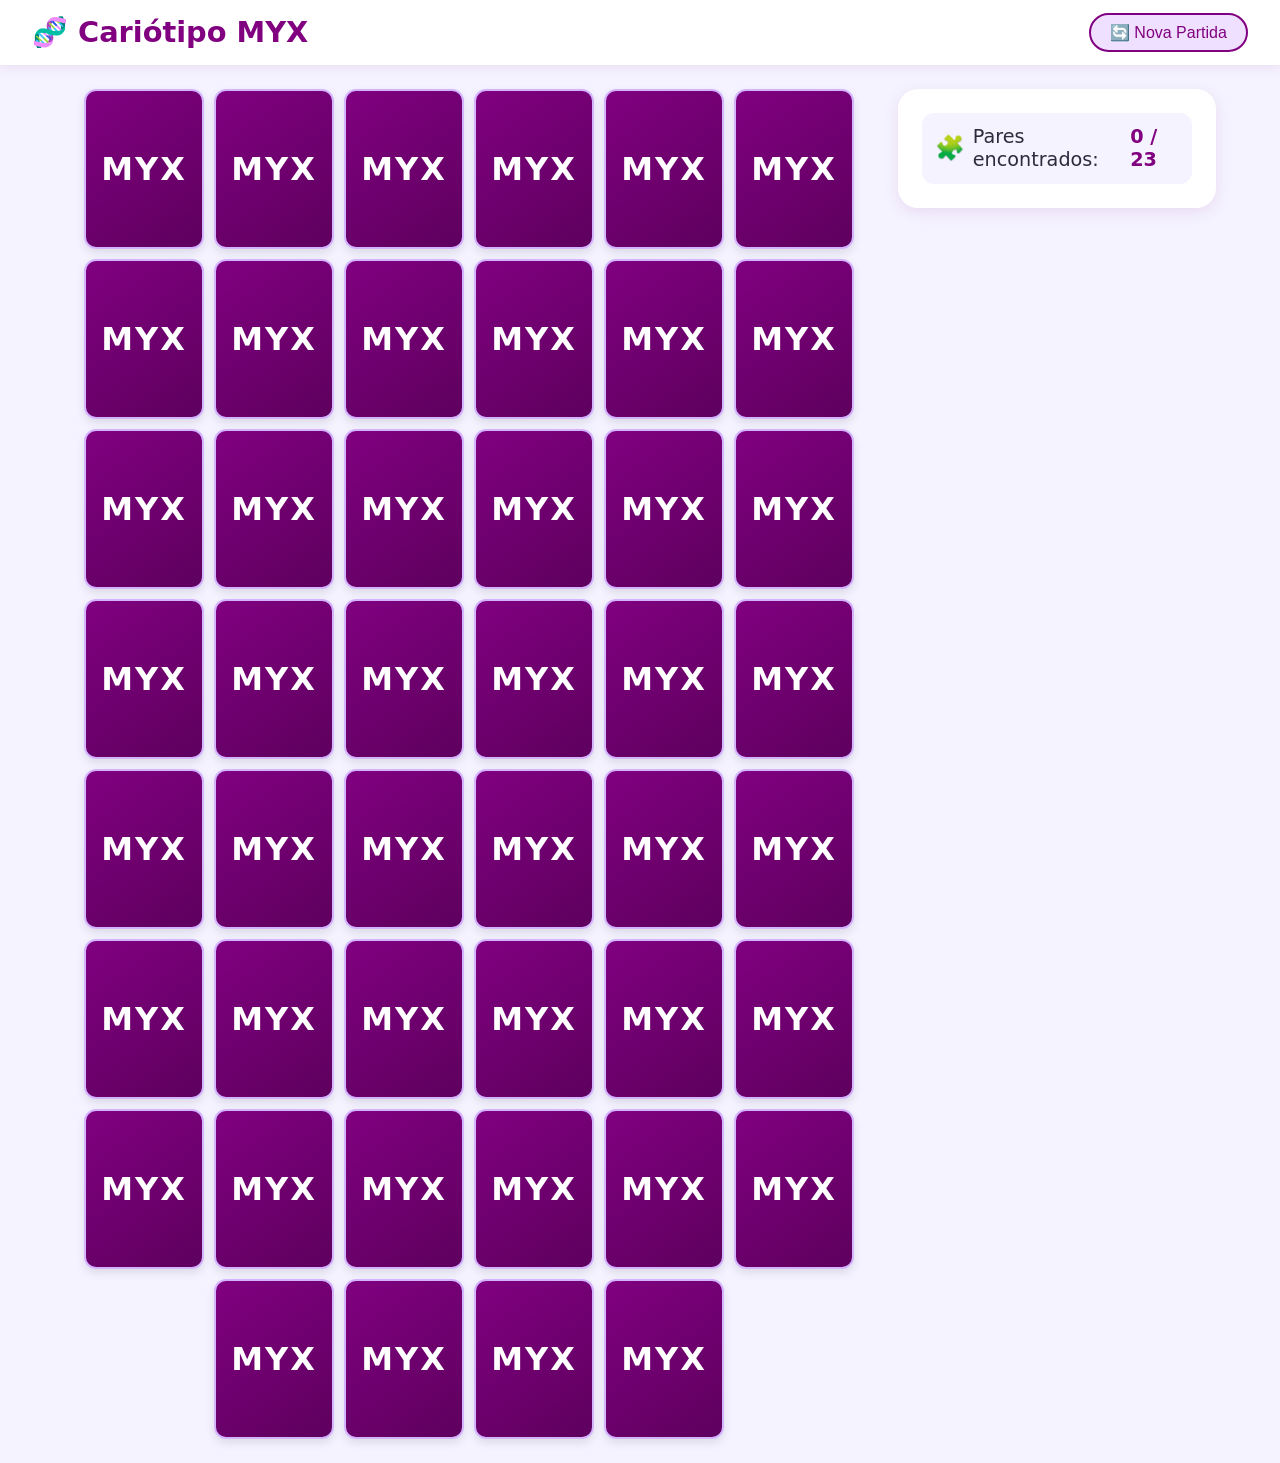
==== jogo.html @ 905535a9 "Add files via upload" ====
<!DOCTYPE html>
<html lang="pt-BR">
<head>
    <meta charset="UTF-8">
    <meta name="viewport" content="width=device-width, initial-scale=1.0">
    <title>Cariótipo MYX - Jogo da Memória</title>
    <link rel="stylesheet" href="style.css">
</head>
<body class="pagina-jogo">
    <header>
        <h1>🧬 Cariótipo MYX</h1>
        <button class="btn-reiniciar" onclick="reiniciarJogo()">🔄 Nova Partida</button>
    </header>

    <main class="area-jogo">
        <div class="grade-cartas" id="gradeCartas"></div>
        <aside class="painel-lateral" id="painelLateral">
            <div class="info-pares">
                <span class="icone">🧩</span>
                <span>Pares encontrados:</span>
                <span id="contadorPares">0 / 23</span>
            </div>
            <div class="cariotipo-final" id="cariotipoFinal" style="display: none;">
                <h2>Cariótipo completo</h2>
                <div class="pares-ordenados" id="paresOrdenados"></div>
                <p class="mensagem-parabens">🎉 Parabéns! Você montou o cariótipo!</p>
            </div>
        </aside>
    </main>

    <script src="script.js"></script>
</body>
</html>
---- style.css ----
/* === RESET & BASE === */
* {
    margin: 0;
    padding: 0;
    box-sizing: border-box;
}

body {
    font-family: 'Segoe UI', system-ui, sans-serif;
    background-color: #f5f3ff;      /* tom lavanda suave */
    color: #2d2b3e;
}

/* === PÁGINA INICIAL === */
.pagina-inicial {
    display: flex;
    justify-content: center;
    align-items: center;
    min-height: 100vh;
    background: linear-gradient(135deg, #f5f3ff 0%, #e8e2ff 100%);
}

.container-instrucoes {
    text-align: center;
    max-width: 600px;
    padding: 2rem;
}

.container-instrucoes h1 {
    font-size: 2.5rem;
    color: #800080;    /* púrpura destaque */
    margin-bottom: 1.5rem;
}

.box-instrucoes {
    background: white;
    border-radius: 20px;
    padding: 2rem;
    box-shadow: 0 8px 24px rgba(128, 0, 128, 0.15);
    text-align: left;
}

.box-instrucoes h2 {
    color: #800080;
    margin-bottom: 1rem;
}

.box-instrucoes p,
.box-instrucoes li {
    font-size: 1.1rem;
    line-height: 1.6;
    margin-bottom: 0.5rem;
}

.box-instrucoes ul {
    margin-left: 1.5rem;
    margin-bottom: 1.5rem;
}

.btn-iniciar {
    background: #800080;
    color: white;
    border: none;
    padding: 0.8rem 2rem;
    font-size: 1.3rem;
    border-radius: 50px;
    cursor: pointer;
    transition: background 0.3s, transform 0.1s;
    display: block;
    margin: 1.5rem auto 0;
}

.btn-iniciar:hover {
    background: #5e005e;
    transform: scale(1.05);
}

/* === PÁGINA DO JOGO === */
.pagina-jogo header {
    background: white;
    padding: 0.8rem 2rem;
    display: flex;
    justify-content: space-between;
    align-items: center;
    box-shadow: 0 2px 12px rgba(128, 0, 128, 0.1);
}

.pagina-jogo header h1 {
    color: #800080;
    font-size: 1.8rem;
}

.btn-reiniciar {
    background: #f0e0ff;
    border: 2px solid #800080;
    color: #800080;
    padding: 0.5rem 1.2rem;
    border-radius: 30px;
    font-size: 1rem;
    cursor: pointer;
    transition: background 0.2s;
}

.btn-reiniciar:hover {
    background: #e0ccff;
}

.area-jogo {
    display: flex;
    gap: 1.5rem;
    padding: 1.5rem;
    max-width: 1200px;
    margin: 0 auto;
    min-height: calc(100vh - 70px);
}

/* Grade de cartas */
.grade-cartas {
    flex: 3;
    display: flex;
    flex-wrap: wrap;
    justify-content: center;
    align-content: flex-start;
    gap: 10px;
}

.carta {
    width: 120px;
    height: 160px;
    perspective: 800px;
    cursor: pointer;
    user-select: none;
}

.carta-inner {
    position: relative;
    width: 100%;
    height: 100%;
    transition: transform 0.4s ease;
    transform-style: preserve-3d;
}

.carta.flipped .carta-inner {
    transform: rotateY(180deg);
}

.carta.matched .carta-inner {
    transform: rotateY(180deg);
}

.carta.matched {
    cursor: default;
}

.carta-face {
    position: absolute;
    width: 100%;
    height: 100%;
    backface-visibility: hidden;
    border-radius: 12px;
    box-shadow: 0 4px 10px rgba(0, 0, 0, 0.1);
    display: flex;
    align-items: center;
    justify-content: center;
}

.carta-verso {
    background: linear-gradient(145deg, #800080, #5e005e);
    color: white;
    font-size: 2rem;
    font-weight: bold;
    letter-spacing: 2px;
    border: 2px solid #d4b3ff;
}

.carta-frente {
    background: white;
    border: 2px solid #e0d7f5;
    transform: rotateY(180deg);
    padding: 8px;
}

/* Animação de acerto */
@keyframes acertoPulse {
    0% { box-shadow: 0 0 0 0 rgba(128, 0, 128, 0.5); }
    50% { box-shadow: 0 0 20px 10px rgba(128, 0, 128, 0.3); }
    100% { box-shadow: 0 0 0 0 rgba(128, 0, 128, 0); }
}

.carta.matched .carta-frente {
    animation: acertoPulse 0.6s ease;
    border-color: #800080;
    background: #f9f4ff;
}

/* Painel lateral */
.painel-lateral {
    flex: 1;
    background: white;
    border-radius: 20px;
    padding: 1.5rem;
    box-shadow: 0 4px 16px rgba(128, 0, 128, 0.1);
    display: flex;
    flex-direction: column;
    gap: 1.5rem;
    position: sticky;
    top: 1.5rem;
    height: fit-content;
}

.info-pares {
    display: flex;
    align-items: center;
    gap: 0.5rem;
    font-size: 1.2rem;
    background: #f5f3ff;
    padding: 0.8rem;
    border-radius: 12px;
}

.info-pares .icone {
    font-size: 1.5rem;
}

#contadorPares {
    font-weight: bold;
    color: #800080;
}

.cariotipo-final h2 {
    color: #800080;
    margin-bottom: 1rem;
}

.pares-ordenados {
    display: flex;
    flex-wrap: wrap;
    justify-content: center;
    gap: 10px;
    margin-bottom: 1rem;
}

.par-cariotipo {
    display: flex;
    gap: 4px;
    align-items: center;
}

.mensagem-parabens {
    font-weight: bold;
    color: #2d6a4f;
    font-size: 1.1rem;
}

/* Responsivo */
@media (max-width: 800px) {
    .area-jogo {
        flex-direction: column;
    }
    .carta {
        width: 90px;
        height: 130px;
    }
}
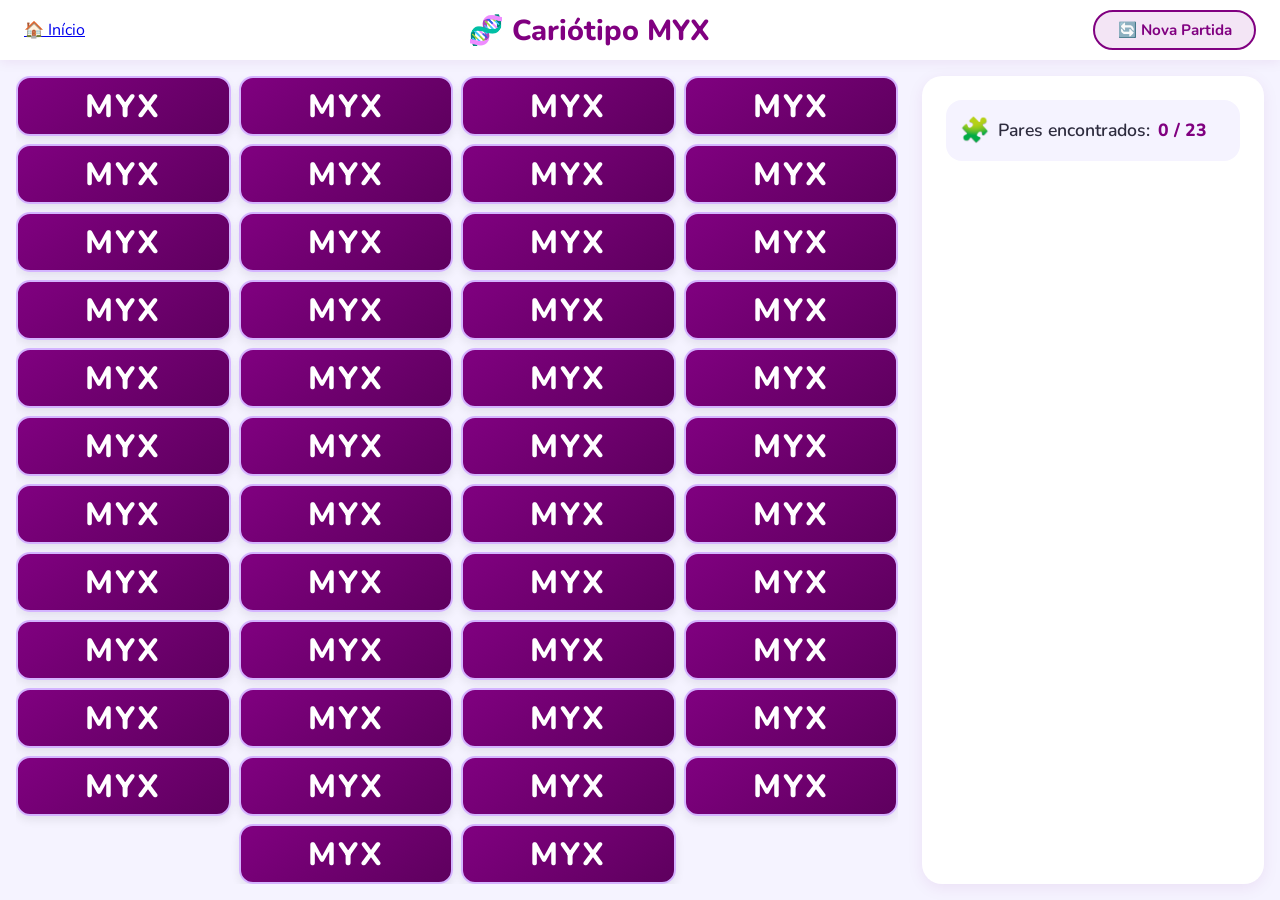
==== commit 122ce067: "Update jogo.html" ====
--- a/jogo.html
+++ b/jogo.html
@@ -8,9 +8,10 @@
 </head>
 <body class="pagina-jogo">
     <header>
-        <h1>🧬 Cariótipo MYX</h1>
-        <button class="btn-reiniciar" onclick="reiniciarJogo()">🔄 Nova Partida</button>
-    </header>
+    <a href="index.html" class="btn-inicio" title="Voltar ao início">🏠 Início</a>
+    <h1>🧬 Cariótipo MYX</h1>
+    <button class="btn-reiniciar" onclick="reiniciarJogo()">🔄 Nova Partida</button>
+</header>
 
     <main class="area-jogo">
         <div class="grade-cartas" id="gradeCartas"></div>
@@ -30,4 +31,4 @@
 
     <script src="script.js"></script>
 </body>
-</html>+</html>
--- a/style.css
+++ b/style.css
@@ -1,4 +1,5 @@
-/* === RESET & BASE === */
+@import url('https://fonts.googleapis.com/css2?family=Nunito:wght@400;600;700;800&display=swap');
+
 * {
     margin: 0;
     padding: 0;
@@ -6,49 +7,53 @@
 }
 
 body {
-    font-family: 'Segoe UI', system-ui, sans-serif;
-    background-color: #f5f3ff;      /* tom lavanda suave */
+    font-family: 'Nunito', 'Segoe UI', system-ui, sans-serif;
+    background-color: #f5f3ff;
     color: #2d2b3e;
 }
 
-/* === PÁGINA INICIAL === */
+/* Página inicial */
 .pagina-inicial {
     display: flex;
     justify-content: center;
     align-items: center;
     min-height: 100vh;
     background: linear-gradient(135deg, #f5f3ff 0%, #e8e2ff 100%);
+    padding: 1rem;
 }
 
 .container-instrucoes {
     text-align: center;
-    max-width: 600px;
+    max-width: 700px;
     padding: 2rem;
 }
 
 .container-instrucoes h1 {
-    font-size: 2.5rem;
-    color: #800080;    /* púrpura destaque */
+    font-size: clamp(1.8rem, 5vw, 2.8rem);
+    font-weight: 800;
+    color: #800080;
     margin-bottom: 1.5rem;
 }
 
 .box-instrucoes {
     background: white;
-    border-radius: 20px;
+    border-radius: 24px;
     padding: 2rem;
-    box-shadow: 0 8px 24px rgba(128, 0, 128, 0.15);
+    box-shadow: 0 12px 32px rgba(128, 0, 128, 0.12);
     text-align: left;
 }
 
 .box-instrucoes h2 {
     color: #800080;
     margin-bottom: 1rem;
+    font-size: 1.5rem;
+    font-weight: 700;
 }
 
 .box-instrucoes p,
 .box-instrucoes li {
-    font-size: 1.1rem;
-    line-height: 1.6;
+    font-size: 1.05rem;
+    line-height: 1.7;
     margin-bottom: 0.5rem;
 }
 
@@ -57,78 +62,136 @@
     margin-bottom: 1.5rem;
 }
 
-.btn-iniciar {
-    background: #800080;
-    color: white;
-    border: none;
-    padding: 0.8rem 2rem;
-    font-size: 1.3rem;
+/* Botões de dificuldade */
+.botoes-dificuldade {
+    display: flex;
+    flex-wrap: wrap;
+    gap: 0.8rem;
+    justify-content: center;
+    margin-top: 1.2rem;
+}
+
+.btn-dificuldade {
+    flex: 1 1 130px;
+    padding: 1.2rem 1rem;
+    border: 2px solid transparent;
     border-radius: 50px;
+    font-family: 'Nunito', sans-serif;
+    font-size: 1.1rem;
+    font-weight: 700;
+    color: #fff;
     cursor: pointer;
-    transition: background 0.3s, transform 0.1s;
-    display: block;
-    margin: 1.5rem auto 0;
-}
-
-.btn-iniciar:hover {
-    background: #5e005e;
-    transform: scale(1.05);
-}
-
-/* === PÁGINA DO JOGO === */
+    transition: all 0.3s ease;
+    box-shadow: 0 4px 12px rgba(0,0,0,0.08);
+    letter-spacing: 0.3px;
+    display: flex;
+    flex-direction: column;
+    align-items: center;
+    justify-content: center;
+}
+
+.btn-dificuldade small {
+    font-weight: 600;
+    font-size: 0.8rem;
+    opacity: 0.9;
+    margin-top: 0.2rem;
+}
+
+.btn-dificuldade:hover {
+    transform: translateY(-3px);
+    box-shadow: 0 8px 20px rgba(0,0,0,0.15);
+}
+
+/* Cores individuais */
+.facil { 
+    background: #a5d6a7; 
+    color: #1b5e20; 
+    border-color: #81c784;
+}
+.facil:hover { background: #81c784; }
+
+.medio { 
+    background: #ffcc80; 
+    color: #e65100; 
+    border-color: #ffb74d;
+}
+.medio:hover { background: #ffb74d; }
+
+.dificil { 
+    background: #ef9a9a; 
+    color: #b71c1c; 
+    border-color: #e57373;
+}
+.dificil:hover { background: #e57373; }
+
+.mestre { 
+    background: #ce93d8; 
+    color: #4a148c; 
+    border-color: #ba68c8;
+}
+.mestre:hover { background: #ba68c8; }
+
+/* Página do jogo */
 .pagina-jogo header {
     background: white;
-    padding: 0.8rem 2rem;
+    padding: 0.5rem 1.5rem;
     display: flex;
     justify-content: space-between;
     align-items: center;
-    box-shadow: 0 2px 12px rgba(128, 0, 128, 0.1);
+    box-shadow: 0 2px 12px rgba(128, 0, 128, 0.08);
+    height: 60px;
+    box-sizing: border-box;
 }
 
 .pagina-jogo header h1 {
     color: #800080;
-    font-size: 1.8rem;
+    font-size: clamp(1.2rem, 4vw, 1.8rem);
+    font-weight: 800;
 }
 
 .btn-reiniciar {
-    background: #f0e0ff;
+    background: #f3e5f5;
     border: 2px solid #800080;
     color: #800080;
-    padding: 0.5rem 1.2rem;
+    padding: 0.5rem 1.4rem;
     border-radius: 30px;
-    font-size: 1rem;
+    font-size: 0.95rem;
+    font-weight: 700;
     cursor: pointer;
-    transition: background 0.2s;
+    transition: all 0.2s;
+    white-space: nowrap;
+    font-family: 'Nunito', sans-serif;
 }
 
 .btn-reiniciar:hover {
-    background: #e0ccff;
+    background: #e1bee7;
+    box-shadow: 0 2px 8px rgba(128,0,128,0.2);
 }
 
 .area-jogo {
     display: flex;
     gap: 1.5rem;
-    padding: 1.5rem;
-    max-width: 1200px;
+    padding: 1rem;
+    max-width: 1400px;
     margin: 0 auto;
-    min-height: calc(100vh - 70px);
+    box-sizing: border-box;
 }
 
 /* Grade de cartas */
 .grade-cartas {
     flex: 3;
-    display: flex;
-    flex-wrap: wrap;
-    justify-content: center;
-    align-content: flex-start;
-    gap: 10px;
+    display: grid;
+    gap: 8px;
+    grid-template-columns: repeat(4, 1fr);
+    height: calc(100vh - 60px - 2rem);
+    overflow: hidden;
 }
 
 .carta {
-    width: 120px;
-    height: 160px;
     perspective: 800px;
     cursor: pointer;
+    width: 100%;
+    height: 100%;
     user-select: none;
 }
 
@@ -140,10 +203,7 @@
     transform-style: preserve-3d;
 }
 
-.carta.flipped .carta-inner {
-    transform: rotateY(180deg);
-}
-
+.carta.flipped .carta-inner,
 .carta.matched .carta-inner {
     transform: rotateY(180deg);
 }
@@ -157,8 +217,8 @@
     width: 100%;
     height: 100%;
     backface-visibility: hidden;
-    border-radius: 12px;
-    box-shadow: 0 4px 10px rgba(0, 0, 0, 0.1);
+    border-radius: 14px;
+    box-shadow: 0 4px 10px rgba(0,0,0,0.08);
     display: flex;
     align-items: center;
     justify-content: center;
@@ -167,8 +227,8 @@
 .carta-verso {
     background: linear-gradient(145deg, #800080, #5e005e);
     color: white;
-    font-size: 2rem;
-    font-weight: bold;
+    font-size: clamp(1.2rem, 3vw, 2rem);
+    font-weight: 800;
     letter-spacing: 2px;
     border: 2px solid #d4b3ff;
 }
@@ -180,11 +240,10 @@
     padding: 8px;
 }
 
-/* Animação de acerto */
 @keyframes acertoPulse {
-    0% { box-shadow: 0 0 0 0 rgba(128, 0, 128, 0.5); }
-    50% { box-shadow: 0 0 20px 10px rgba(128, 0, 128, 0.3); }
-    100% { box-shadow: 0 0 0 0 rgba(128, 0, 128, 0); }
+    0% { box-shadow: 0 0 0 0 rgba(128,0,128,0.5); }
+    50% { box-shadow: 0 0 20px 10px rgba(128,0,128,0.25); }
+    100% { box-shadow: 0 0 0 0 rgba(128,0,128,0); }
 }
 
 .carta.matched .carta-frente {
@@ -199,23 +258,24 @@
     background: white;
     border-radius: 20px;
     padding: 1.5rem;
-    box-shadow: 0 4px 16px rgba(128, 0, 128, 0.1);
+    box-shadow: 0 4px 16px rgba(128,0,128,0.08);
     display: flex;
     flex-direction: column;
     gap: 1.5rem;
-    position: sticky;
-    top: 1.5rem;
-    height: fit-content;
+    overflow-y: auto;
+    max-height: calc(100vh - 60px - 2rem);
 }
 
 .info-pares {
     display: flex;
     align-items: center;
     gap: 0.5rem;
-    font-size: 1.2rem;
+    font-size: 1.1rem;
+    font-weight: 600;
     background: #f5f3ff;
-    padding: 0.8rem;
-    border-radius: 12px;
+    padding: 0.9rem;
+    border-radius: 16px;
+    flex-wrap: wrap;
 }
 
 .info-pares .icone {
@@ -223,13 +283,15 @@
 }
 
 #contadorPares {
-    font-weight: bold;
+    font-weight: 800;
     color: #800080;
 }
 
 .cariotipo-final h2 {
     color: #800080;
     margin-bottom: 1rem;
+    font-size: 1.3rem;
+    font-weight: 700;
 }
 
 .pares-ordenados {
@@ -247,18 +309,43 @@
 }
 
 .mensagem-parabens {
-    font-weight: bold;
+    font-weight: 800;
     color: #2d6a4f;
     font-size: 1.1rem;
-}
-
-/* Responsivo */
-@media (max-width: 800px) {
+    text-align: center;
+}
+
+/* Responsividade */
+@media (max-width: 1000px) {
+    .grade-cartas {
+        gap: 5px;
+    }
+}
+
+@media (max-width: 750px) {
     .area-jogo {
         flex-direction: column;
-    }
-    .carta {
-        width: 90px;
-        height: 130px;
-    }
-}+        height: auto;
+        min-height: 100vh;
+    }
+    .grade-cartas {
+        height: auto;
+        overflow: visible;
+        gap: 8px;
+    }
+    .painel-lateral {
+        max-height: none;
+    }
+}
+
+@media (max-width: 450px) {
+    .grade-cartas {
+        grid-template-columns: repeat(2, 1fr);
+    }
+    .carta-verso {
+        font-size: 1rem;
+    }
+    header {
+        padding: 0.5rem 1rem;
+    }
+}
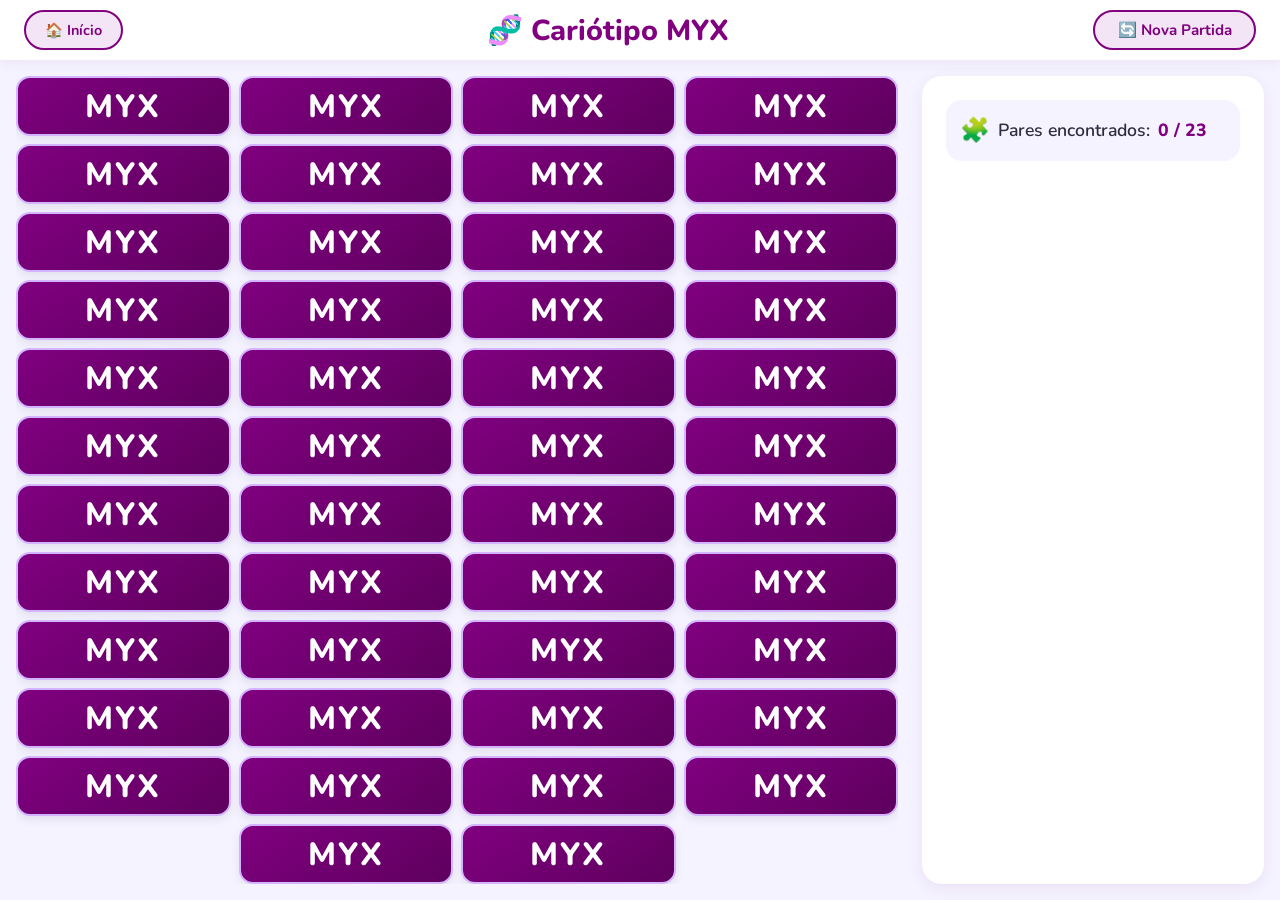
==== commit 773e2d2e: "Update jogo.html" ====
--- a/jogo.html
+++ b/jogo.html
@@ -4,6 +4,7 @@
     <meta charset="UTF-8">
     <meta name="viewport" content="width=device-width, initial-scale=1.0">
     <title>Cariótipo MYX - Jogo da Memória</title>
+    <link rel="icon" type="image/svg+xml" href="data:image/svg+xml,...">
     <link rel="stylesheet" href="style.css">
 </head>
 <body class="pagina-jogo">
--- a/style.css
+++ b/style.css
@@ -147,6 +147,45 @@
     color: #800080;
     font-size: clamp(1.2rem, 4vw, 1.8rem);
     font-weight: 800;
+}
+.pagina-jogo header {
+    background: white;
+    padding: 0.5rem 1.5rem;
+    display: flex;
+    justify-content: space-between;
+    align-items: center;
+    box-shadow: 0 2px 12px rgba(128, 0, 128, 0.08);
+    height: 60px;
+    box-sizing: border-box;
+}
+
+.pagina-jogo header h1 {
+    color: #800080;
+    font-size: clamp(1.2rem, 4vw, 1.8rem);
+    font-weight: 800;
+}
+
+.btn-inicio {
+    background: #f3e5f5;
+    border: 2px solid #800080;
+    color: #800080;
+    padding: 0.5rem 1.2rem;
+    border-radius: 30px;
+    font-size: 0.9rem;
+    font-weight: 700;
+    text-decoration: none;
+    cursor: pointer;
+    transition: all 0.2s;
+    white-space: nowrap;
+    font-family: 'Nunito', sans-serif;
+    display: inline-flex;
+    align-items: center;
+    gap: 0.3rem;
+}
+
+.btn-inicio:hover {
+    background: #e1bee7;
+    box-shadow: 0 2px 8px rgba(128,0,128,0.2);
 }
 
 .btn-reiniciar {
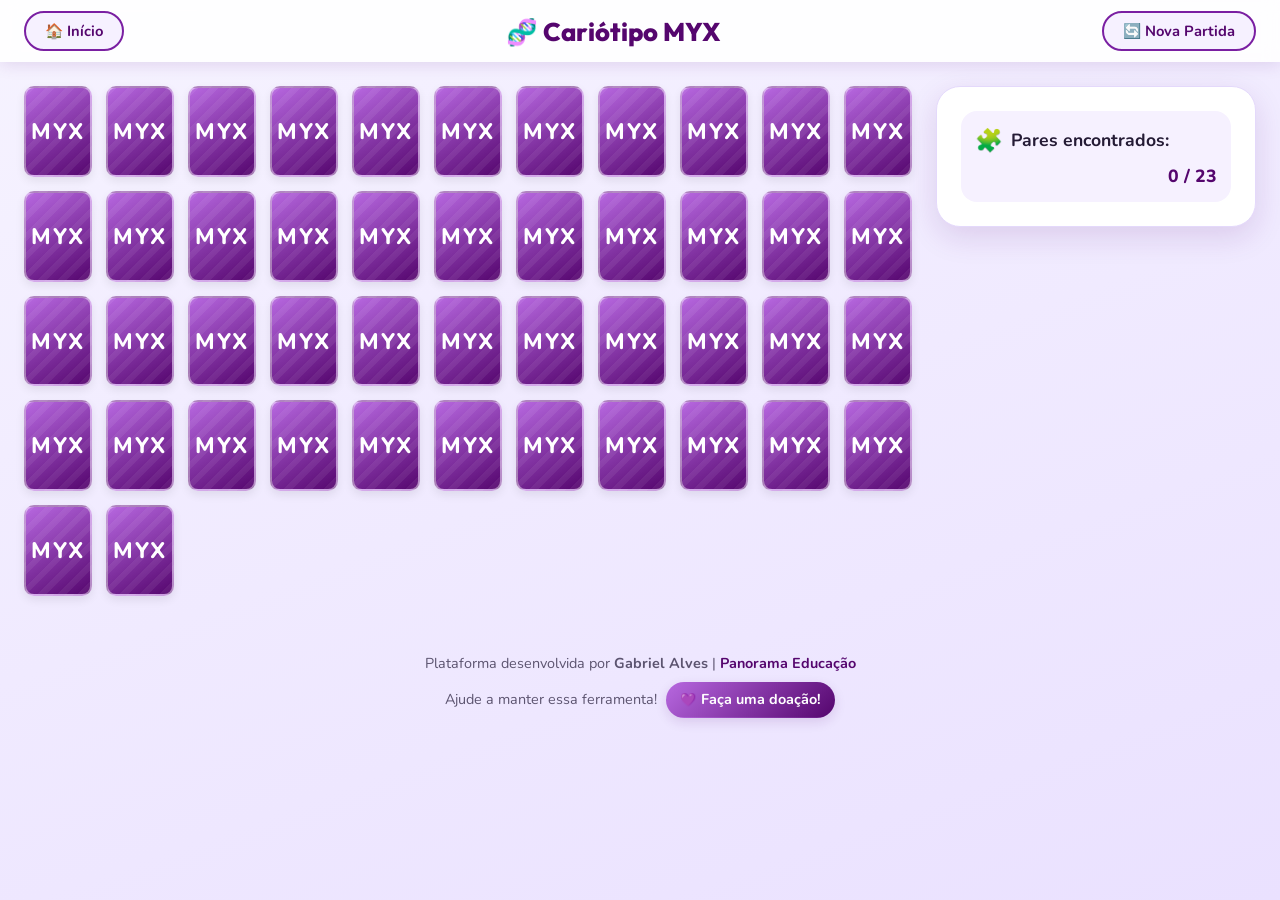
==== commit f1ccb3b3: "renovação" ====
--- a/jogo.html
+++ b/jogo.html
@@ -4,7 +4,7 @@
     <meta charset="UTF-8">
     <meta name="viewport" content="width=device-width, initial-scale=1.0">
     <title>Cariótipo MYX - Jogo da Memória</title>
-    <link rel="icon" type="image/svg+xml" href="data:image/svg+xml,...">
+   <link rel="icon" href="data:image/svg+xml,<svg xmlns='http://www.w3.org/2000/svg' viewBox='0 0 100 100'><text y='.9em' font-size='90'>🧬</text></svg>">
     <link rel="stylesheet" href="style.css">
 </head>
 <body class="pagina-jogo">
@@ -30,6 +30,11 @@
         </aside>
     </main>
 
+    <footer class="rodape">
+        <p>Plataforma desenvolvida por <strong>Gabriel Alves</strong> | <a href="https://panoramaedu.onrender.com/" target="_blank" rel="noopener noreferrer">Panorama Educação</a></p>
+        <p class="rodape-doacao">Ajude a manter essa ferramenta! <a href="https://exemplo.com/doar" target="_blank" rel="noopener noreferrer" class="link-doacao">Faça uma doação!</a></p>
+    </footer>
+
     <script src="script.js"></script>
 </body>
 </html>
--- a/style.css
+++ b/style.css
@@ -1,4 +1,23 @@
-@import url('https://fonts.googleapis.com/css2?family=Nunito:wght@400;600;700;800&display=swap');
+@import url('https://fonts.googleapis.com/css2?family=Outfit:wght@600;700;800&family=Nunito:wght@400;600;700;800&display=swap');
+
+:root {
+    --bg-start: #f6f3ff;
+    --bg-end: #eae1ff;
+    --primary: #7a1fa2;
+    --primary-dark: #55066e;
+    --primary-light: #b768e0;
+    --accent: #21c1c9;
+    --ink: #241b35;
+    --ink-soft: #5c5470;
+    --surface: #ffffff;
+    --surface-soft: #f6f1ff;
+    --border-soft: #e4d9fb;
+    --success: #1f8a56;
+    --shadow-color: rgba(90, 20, 120, 0.14);
+    --radius-lg: 24px;
+    --radius-md: 16px;
+    --radius-sm: 10px;
+}
 
 * {
     margin: 0;
@@ -6,231 +25,269 @@
     box-sizing: border-box;
 }
 
+html {
+    -webkit-text-size-adjust: 100%;
+}
+
 body {
     font-family: 'Nunito', 'Segoe UI', system-ui, sans-serif;
-    background-color: #f5f3ff;
-    color: #2d2b3e;
-}
-
-/* Página inicial */
+    background-color: var(--bg-start);
+    color: var(--ink);
+    min-height: 100vh;
+}
+
+h1, h2, h3 {
+    font-family: 'Outfit', 'Nunito', sans-serif;
+}
+
+button, a {
+    font-family: inherit;
+}
+
+:focus-visible {
+    outline: 3px solid var(--accent);
+    outline-offset: 2px;
+    border-radius: 8px;
+}
+
+@media (prefers-reduced-motion: reduce) {
+    *, *::before, *::after {
+        animation-duration: 0.001ms !important;
+        transition-duration: 0.001ms !important;
+    }
+}
+
+/* ============================================= */
+/* PAGINA INICIAL                                  */
+/* ============================================= */
+
 .pagina-inicial {
     display: flex;
-    justify-content: center;
+    flex-direction: column;
     align-items: center;
     min-height: 100vh;
-    background: linear-gradient(135deg, #f5f3ff 0%, #e8e2ff 100%);
-    padding: 1rem;
+    background:
+        radial-gradient(circle at 12% 18%, rgba(183, 104, 224, 0.28), transparent 55%),
+        radial-gradient(circle at 88% 12%, rgba(33, 193, 201, 0.20), transparent 50%),
+        radial-gradient(circle at 80% 90%, rgba(122, 31, 162, 0.18), transparent 55%),
+        linear-gradient(135deg, var(--bg-start) 0%, var(--bg-end) 100%);
+    padding: clamp(1rem, 4vw, 2.5rem);
 }
 
 .container-instrucoes {
     text-align: center;
-    max-width: 700px;
-    padding: 2rem;
+    max-width: 720px;
+    width: 100%;
+    margin: auto 0;
 }
 
 .container-instrucoes h1 {
-    font-size: clamp(1.8rem, 5vw, 2.8rem);
+    font-size: clamp(1.9rem, 6vw, 2.9rem);
     font-weight: 800;
-    color: #800080;
-    margin-bottom: 1.5rem;
+    letter-spacing: -0.01em;
+    background: linear-gradient(120deg, var(--primary-dark), var(--primary) 55%, var(--accent));
+    -webkit-background-clip: text;
+    background-clip: text;
+    color: transparent;
+    margin-bottom: clamp(1.2rem, 3vw, 1.8rem);
 }
 
 .box-instrucoes {
-    background: white;
-    border-radius: 24px;
-    padding: 2rem;
-    box-shadow: 0 12px 32px rgba(128, 0, 128, 0.12);
+    background: var(--surface);
+    border-radius: var(--radius-lg);
+    padding: clamp(1.4rem, 4vw, 2.2rem);
+    box-shadow: 0 20px 45px var(--shadow-color);
     text-align: left;
+    border: 1px solid var(--border-soft);
 }
 
 .box-instrucoes h2 {
-    color: #800080;
-    margin-bottom: 1rem;
-    font-size: 1.5rem;
+    color: var(--primary-dark);
+    margin-bottom: 0.9rem;
+    font-size: clamp(1.15rem, 3.4vw, 1.45rem);
     font-weight: 700;
+}
+
+.box-instrucoes h2:not(:first-child) {
+    margin-top: 1.6rem;
 }
 
 .box-instrucoes p,
 .box-instrucoes li {
-    font-size: 1.05rem;
-    line-height: 1.7;
+    font-size: clamp(0.95rem, 2.6vw, 1.05rem);
+    line-height: 1.65;
+    color: var(--ink-soft);
     margin-bottom: 0.5rem;
 }
 
+.box-instrucoes strong {
+    color: var(--ink);
+}
+
 .box-instrucoes ul {
-    margin-left: 1.5rem;
-    margin-bottom: 1.5rem;
-}
-
-/* Botões de dificuldade */
+    margin-left: 1.3rem;
+    margin-bottom: 0.5rem;
+}
+
+/* Botoes de dificuldade */
 .botoes-dificuldade {
-    display: flex;
-    flex-wrap: wrap;
-    gap: 0.8rem;
-    justify-content: center;
-    margin-top: 1.2rem;
+    display: grid;
+    grid-template-columns: repeat(2, 1fr);
+    gap: 0.7rem;
+    margin-top: 1.1rem;
+}
+
+@media (min-width: 560px) {
+    .botoes-dificuldade {
+        grid-template-columns: repeat(4, 1fr);
+    }
 }
 
 .btn-dificuldade {
-    flex: 1 1 130px;
-    padding: 1.2rem 1rem;
+    padding: 1.1rem 0.7rem;
     border: 2px solid transparent;
-    border-radius: 50px;
+    border-radius: var(--radius-md);
     font-family: 'Nunito', sans-serif;
-    font-size: 1.1rem;
+    font-size: clamp(0.95rem, 2.4vw, 1.05rem);
     font-weight: 700;
     color: #fff;
     cursor: pointer;
-    transition: all 0.3s ease;
-    box-shadow: 0 4px 12px rgba(0,0,0,0.08);
-    letter-spacing: 0.3px;
+    transition: transform 0.2s ease, box-shadow 0.2s ease, filter 0.2s ease;
+    box-shadow: 0 6px 16px rgba(0,0,0,0.08);
+    letter-spacing: 0.2px;
     display: flex;
     flex-direction: column;
     align-items: center;
     justify-content: center;
+    gap: 0.15rem;
+    line-height: 1.3;
 }
 
 .btn-dificuldade small {
     font-weight: 600;
-    font-size: 0.8rem;
-    opacity: 0.9;
-    margin-top: 0.2rem;
-}
-
-.btn-dificuldade:hover {
+    font-size: 0.78rem;
+    opacity: 0.92;
+}
+
+.btn-dificuldade:hover,
+.btn-dificuldade:focus-visible {
     transform: translateY(-3px);
-    box-shadow: 0 8px 20px rgba(0,0,0,0.15);
-}
-
-/* Cores individuais */
-.facil { 
-    background: #a5d6a7; 
-    color: #1b5e20; 
-    border-color: #81c784;
-}
-.facil:hover { background: #81c784; }
-
-.medio { 
-    background: #ffcc80; 
-    color: #e65100; 
-    border-color: #ffb74d;
-}
-.medio:hover { background: #ffb74d; }
-
-.dificil { 
-    background: #ef9a9a; 
-    color: #b71c1c; 
-    border-color: #e57373;
-}
-.dificil:hover { background: #e57373; }
-
-.mestre { 
-    background: #ce93d8; 
-    color: #4a148c; 
-    border-color: #ba68c8;
-}
-.mestre:hover { background: #ba68c8; }
-
-/* Página do jogo */
+    box-shadow: 0 10px 22px rgba(0,0,0,0.16);
+    filter: brightness(1.03);
+}
+
+.btn-dificuldade:active {
+    transform: translateY(-1px);
+}
+
+.facil {
+    background: linear-gradient(145deg, #9be3a0, #5cb96a);
+    color: #10401a;
+    border-color: #7fce87;
+}
+
+.medio {
+    background: linear-gradient(145deg, #ffd08a, #ff9f45);
+    color: #5c2b00;
+    border-color: #ffb35c;
+}
+
+.dificil {
+    background: linear-gradient(145deg, #ff9f9f, #ef5a5a);
+    color: #5c0000;
+    border-color: #f27373;
+}
+
+.mestre {
+    background: linear-gradient(145deg, #d69cf0, #a83be0);
+    color: #35004a;
+    border-color: #bf62e8;
+}
+
+/* ============================================= */
+/* PAGINA DO JOGO                                  */
+/* ============================================= */
+
+.pagina-jogo {
+    min-height: 100vh;
+    background: linear-gradient(160deg, var(--bg-start) 0%, var(--bg-end) 100%);
+}
+
 .pagina-jogo header {
-    background: white;
-    padding: 0.5rem 1.5rem;
+    position: sticky;
+    top: 0;
+    z-index: 20;
+    background: rgba(255, 255, 255, 0.9);
+    backdrop-filter: blur(8px);
+    padding: 0.7rem clamp(0.8rem, 3vw, 1.5rem);
     display: flex;
     justify-content: space-between;
     align-items: center;
-    box-shadow: 0 2px 12px rgba(128, 0, 128, 0.08);
-    height: 60px;
-    box-sizing: border-box;
+    box-shadow: 0 2px 16px var(--shadow-color);
+    gap: 0.6rem;
 }
 
 .pagina-jogo header h1 {
-    color: #800080;
-    font-size: clamp(1.2rem, 4vw, 1.8rem);
+    color: var(--primary-dark);
+    font-size: clamp(1rem, 3.6vw, 1.6rem);
     font-weight: 800;
-}
-.pagina-jogo header {
-    background: white;
-    padding: 0.5rem 1.5rem;
-    display: flex;
-    justify-content: space-between;
-    align-items: center;
-    box-shadow: 0 2px 12px rgba(128, 0, 128, 0.08);
-    height: 60px;
-    box-sizing: border-box;
-}
-
-.pagina-jogo header h1 {
-    color: #800080;
-    font-size: clamp(1.2rem, 4vw, 1.8rem);
-    font-weight: 800;
-}
-
-.btn-inicio {
-    background: #f3e5f5;
-    border: 2px solid #800080;
-    color: #800080;
-    padding: 0.5rem 1.2rem;
+    text-align: center;
+    flex: 1;
+}
+
+.btn-inicio,
+.btn-reiniciar {
+    background: var(--surface-soft);
+    border: 2px solid var(--primary);
+    color: var(--primary-dark);
+    padding: 0.5rem clamp(0.7rem, 2.4vw, 1.2rem);
     border-radius: 30px;
-    font-size: 0.9rem;
+    font-size: clamp(0.78rem, 2.2vw, 0.92rem);
     font-weight: 700;
     text-decoration: none;
     cursor: pointer;
-    transition: all 0.2s;
+    transition: background 0.2s, box-shadow 0.2s, transform 0.15s;
     white-space: nowrap;
-    font-family: 'Nunito', sans-serif;
     display: inline-flex;
     align-items: center;
     gap: 0.3rem;
-}
-
-.btn-inicio:hover {
-    background: #e1bee7;
-    box-shadow: 0 2px 8px rgba(128,0,128,0.2);
-}
-
-.btn-reiniciar {
-    background: #f3e5f5;
-    border: 2px solid #800080;
-    color: #800080;
-    padding: 0.5rem 1.4rem;
-    border-radius: 30px;
-    font-size: 0.95rem;
-    font-weight: 700;
-    cursor: pointer;
-    transition: all 0.2s;
-    white-space: nowrap;
-    font-family: 'Nunito', sans-serif;
-}
-
-.btn-reiniciar:hover {
-    background: #e1bee7;
-    box-shadow: 0 2px 8px rgba(128,0,128,0.2);
+    flex-shrink: 0;
+}
+
+.btn-inicio:hover,
+.btn-reiniciar:hover,
+.btn-inicio:focus-visible,
+.btn-reiniciar:focus-visible {
+    background: #ecd7fa;
+    box-shadow: 0 4px 12px var(--shadow-color);
+    transform: translateY(-1px);
 }
 
 .area-jogo {
     display: flex;
-    gap: 1.5rem;
-    padding: 1rem;
+    align-items: flex-start;
+    gap: clamp(0.8rem, 2.5vw, 1.5rem);
+    padding: clamp(0.8rem, 2.5vw, 1.5rem);
     max-width: 1400px;
     margin: 0 auto;
     box-sizing: border-box;
 }
 
-/* Grade de cartas */
+/* Grade de cartas — fluida, cresce com o conteudo, nunca corta as cartas */
 .grade-cartas {
-    flex: 3;
+    flex: 3 1 0%;
+    min-width: 0;
     display: grid;
-    gap: 8px;
-    grid-template-columns: repeat(4, 1fr);
-    height: calc(100vh - 60px - 2rem);
-    overflow: hidden;
+    grid-template-columns: repeat(auto-fill, minmax(var(--card-min, 80px), 1fr));
+    gap: clamp(6px, 1.4vw, 14px);
+    align-content: start;
 }
 
 .carta {
-    perspective: 800px;
+    perspective: 900px;
     cursor: pointer;
     width: 100%;
-    height: 100%;
+    aspect-ratio: 3 / 4;
     user-select: none;
 }
 
@@ -238,7 +295,7 @@
     position: relative;
     width: 100%;
     height: 100%;
-    transition: transform 0.4s ease;
+    transition: transform 0.45s cubic-bezier(0.4, 0.2, 0.2, 1);
     transform-style: preserve-3d;
 }
 
@@ -256,7 +313,7 @@
     width: 100%;
     height: 100%;
     backface-visibility: hidden;
-    border-radius: 14px;
+    border-radius: var(--radius-sm);
     box-shadow: 0 4px 10px rgba(0,0,0,0.08);
     display: flex;
     align-items: center;
@@ -264,72 +321,84 @@
 }
 
 .carta-verso {
-    background: linear-gradient(145deg, #800080, #5e005e);
-    color: white;
-    font-size: clamp(1.2rem, 3vw, 2rem);
+    background:
+        repeating-linear-gradient(135deg, rgba(255,255,255,0.06) 0 6px, transparent 6px 14px),
+        linear-gradient(150deg, var(--primary-light), var(--primary-dark));
+    color: #fff;
+    font-size: clamp(0.85rem, 2.6vw, 1.4rem);
     font-weight: 800;
-    letter-spacing: 2px;
-    border: 2px solid #d4b3ff;
+    letter-spacing: 1.5px;
+    border: 2px solid rgba(255,255,255,0.45);
+    transition: box-shadow 0.2s ease;
+}
+
+.carta:hover:not(.flipped):not(.matched) .carta-verso {
+    box-shadow: 0 0 0 3px rgba(183, 104, 224, 0.4), 0 6px 14px rgba(0,0,0,0.1);
 }
 
 .carta-frente {
-    background: white;
-    border: 2px solid #e0d7f5;
+    background: var(--surface);
+    border: 2px solid var(--border-soft);
     transform: rotateY(180deg);
-    padding: 8px;
+    padding: 8%;
 }
 
 @keyframes acertoPulse {
-    0% { box-shadow: 0 0 0 0 rgba(128,0,128,0.5); }
-    50% { box-shadow: 0 0 20px 10px rgba(128,0,128,0.25); }
-    100% { box-shadow: 0 0 0 0 rgba(128,0,128,0); }
+    0% { box-shadow: 0 0 0 0 rgba(122, 31, 162, 0.5); }
+    50% { box-shadow: 0 0 18px 8px rgba(122, 31, 162, 0.22); }
+    100% { box-shadow: 0 0 0 0 rgba(122, 31, 162, 0); }
 }
 
 .carta.matched .carta-frente {
     animation: acertoPulse 0.6s ease;
-    border-color: #800080;
-    background: #f9f4ff;
+    border-color: var(--primary);
+    background: var(--surface-soft);
 }
 
 /* Painel lateral */
 .painel-lateral {
-    flex: 1;
-    background: white;
-    border-radius: 20px;
-    padding: 1.5rem;
-    box-shadow: 0 4px 16px rgba(128,0,128,0.08);
+    flex: 1 1 260px;
+    max-width: 320px;
+    background: var(--surface);
+    border-radius: var(--radius-lg);
+    padding: clamp(1rem, 2.5vw, 1.5rem);
+    box-shadow: 0 10px 30px var(--shadow-color);
+    border: 1px solid var(--border-soft);
     display: flex;
     flex-direction: column;
-    gap: 1.5rem;
+    gap: 1.2rem;
+    position: sticky;
+    top: calc(60px + 1rem);
+    max-height: calc(100vh - 60px - 2rem);
     overflow-y: auto;
-    max-height: calc(100vh - 60px - 2rem);
 }
 
 .info-pares {
     display: flex;
     align-items: center;
     gap: 0.5rem;
-    font-size: 1.1rem;
-    font-weight: 600;
-    background: #f5f3ff;
-    padding: 0.9rem;
-    border-radius: 16px;
+    font-size: clamp(0.95rem, 2.4vw, 1.1rem);
+    font-weight: 700;
+    background: var(--surface-soft);
+    padding: 0.85rem 0.9rem;
+    border-radius: var(--radius-md);
     flex-wrap: wrap;
 }
 
 .info-pares .icone {
-    font-size: 1.5rem;
+    font-size: 1.4rem;
 }
 
 #contadorPares {
     font-weight: 800;
-    color: #800080;
+    color: var(--primary-dark);
+    margin-left: auto;
 }
 
 .cariotipo-final h2 {
-    color: #800080;
-    margin-bottom: 1rem;
-    font-size: 1.3rem;
+    color: var(--primary-dark);
+    margin-bottom: 0.9rem;
+    font-size: 1.2rem;
     font-weight: 700;
 }
 
@@ -337,54 +406,120 @@
     display: flex;
     flex-wrap: wrap;
     justify-content: center;
-    gap: 10px;
+    gap: 8px;
     margin-bottom: 1rem;
 }
 
 .par-cariotipo {
     display: flex;
-    gap: 4px;
-    align-items: center;
+    gap: 3px;
+    align-items: center;
+    background: var(--surface-soft);
+    padding: 4px 6px;
+    border-radius: 8px;
 }
 
 .mensagem-parabens {
     font-weight: 800;
-    color: #2d6a4f;
-    font-size: 1.1rem;
+    color: var(--success);
+    font-size: 1.05rem;
     text-align: center;
 }
 
-/* Responsividade */
-@media (max-width: 1000px) {
-    .grade-cartas {
-        gap: 5px;
-    }
-}
-
-@media (max-width: 750px) {
+/* ============================================= */
+/* RODAPE                                          */
+/* ============================================= */
+
+.rodape {
+    width: 100%;
+    text-align: center;
+    padding: clamp(1.2rem, 3vw, 1.8rem) 1rem;
+    font-size: clamp(0.8rem, 2.2vw, 0.9rem);
+    color: var(--ink-soft);
+    line-height: 1.7;
+}
+
+.rodape p {
+    margin: 0.15rem 0;
+}
+
+.rodape a {
+    color: var(--primary-dark);
+    font-weight: 700;
+    text-decoration: none;
+    border-bottom: 1.5px solid transparent;
+    transition: border-color 0.2s, color 0.2s;
+}
+
+.rodape a:hover,
+.rodape a:focus-visible {
+    border-color: var(--primary-dark);
+}
+
+.rodape-doacao {
+    margin-top: 0.4rem !important;
+}
+
+.link-doacao {
+    display: inline-flex;
+    align-items: center;
+    gap: 0.3rem;
+    color: #fff !important;
+    background: linear-gradient(135deg, var(--primary-light), var(--primary-dark));
+    padding: 0.35rem 0.9rem;
+    border-radius: 30px;
+    margin-left: 0.3rem;
+    box-shadow: 0 4px 12px var(--shadow-color);
+    transition: transform 0.2s ease, box-shadow 0.2s ease;
+}
+
+.link-doacao::before {
+    content: "💜";
+    font-size: 0.9em;
+}
+
+.link-doacao:hover,
+.link-doacao:focus-visible {
+    transform: translateY(-2px);
+    box-shadow: 0 6px 16px var(--shadow-color);
+    border-color: transparent;
+}
+
+.pagina-jogo .area-jogo {
+    padding-bottom: clamp(0.8rem, 2.5vw, 1.5rem);
+}
+
+/* ============================================= */
+/* RESPONSIVIDADE                                  */
+/* ============================================= */
+
+@media (max-width: 900px) {
     .area-jogo {
         flex-direction: column;
-        height: auto;
-        min-height: 100vh;
-    }
-    .grade-cartas {
-        height: auto;
-        overflow: visible;
-        gap: 8px;
     }
     .painel-lateral {
+        position: static;
         max-height: none;
-    }
-}
-
-@media (max-width: 450px) {
-    .grade-cartas {
-        grid-template-columns: repeat(2, 1fr);
-    }
-    .carta-verso {
-        font-size: 1rem;
-    }
-    header {
-        padding: 0.5rem 1rem;
-    }
-}
+        width: 100%;
+        max-width: none;
+        order: -1;
+    }
+    .info-pares {
+        justify-content: center;
+    }
+}
+
+@media (max-width: 480px) {
+    .pagina-jogo header {
+        flex-wrap: wrap;
+    }
+    .pagina-jogo header h1 {
+        order: -1;
+        flex-basis: 100%;
+        margin-bottom: 0.2rem;
+    }
+    .btn-inicio, .btn-reiniciar {
+        flex: 1;
+        justify-content: center;
+    }
+}
